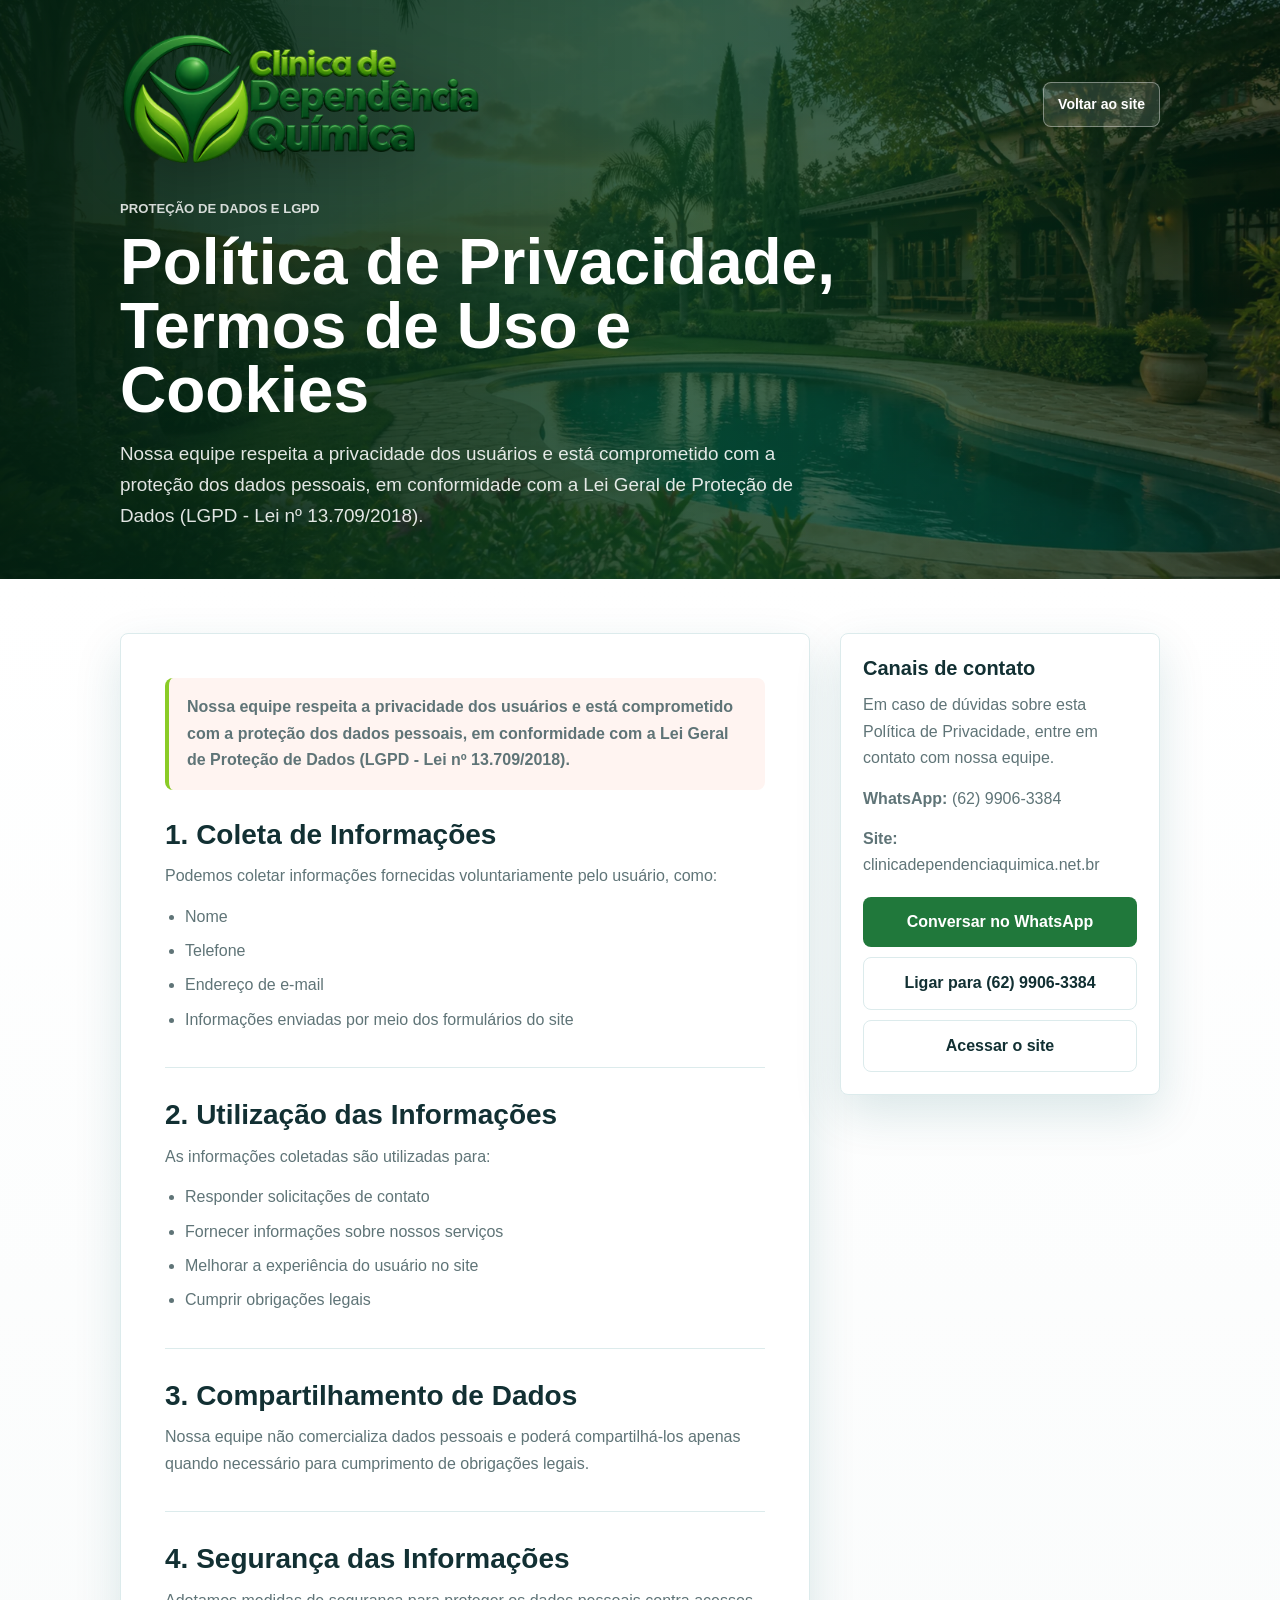
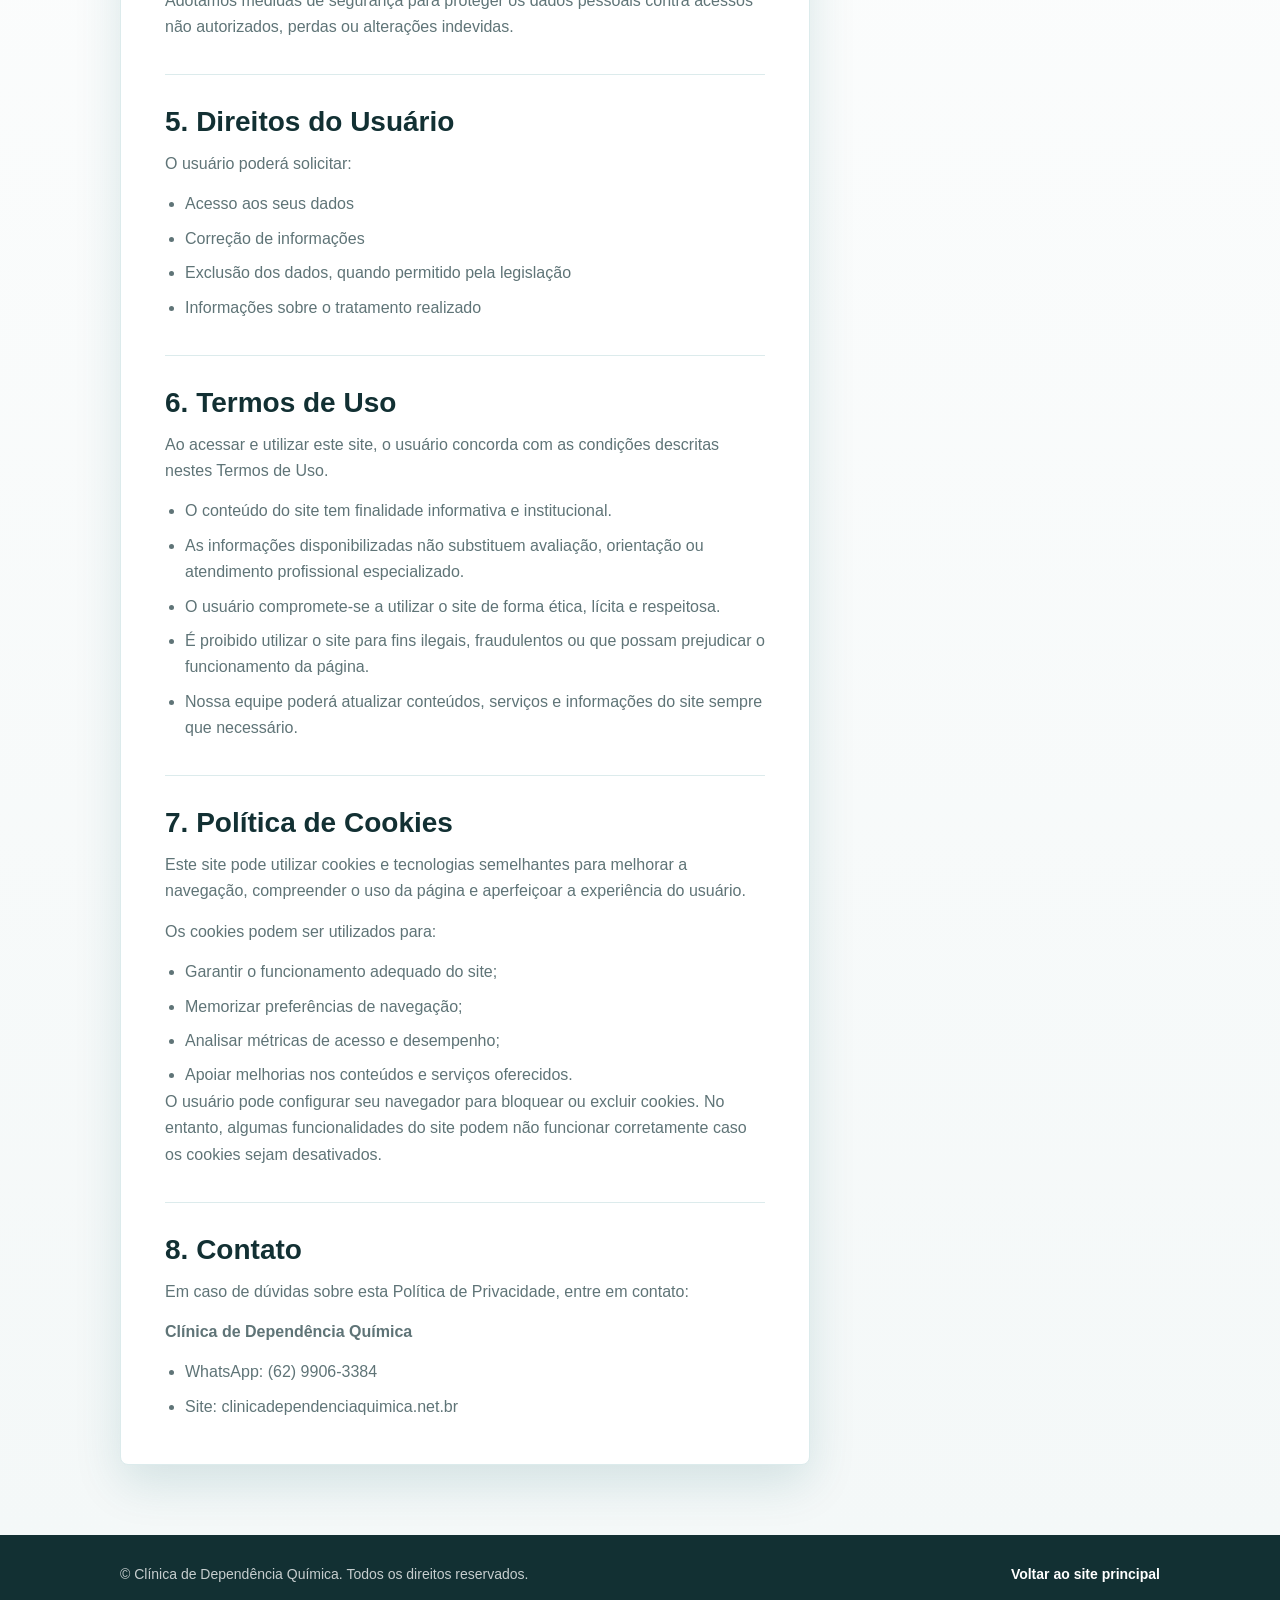
==== politica-de-privacidade.html @ fd426ee1 "a" ====
<!DOCTYPE html>
<html lang="pt-BR">
<head>
  <meta charset="UTF-8">
  <meta name="viewport" content="width=device-width, initial-scale=1.0">
  <meta name="description" content="Política de Privacidade, Termos de Uso e Política de Cookies dnossa equipe.">
  <meta name="author" content="Clínica de Dependência Química">
  <meta name="theme-color" content="#20783b">

  <meta property="og:title" content="Política de Privacidade, Termos de Uso e Cookies | Clínica de Dependência Química">
  <meta property="og:description" content="Saiba como nossa equipe trata dados pessoais, termos de navegação e cookies.">
  <meta property="og:type" content="website">
  <meta property="og:url" content="https://clinicadependenciaquimica.net.br/">
  <title>Política de Privacidade, Termos de Uso e Cookies | Clínica de Dependência Química</title>

  <link rel="icon" type="image/png" href="assets/img/logotipo-clinica.png">
  <link rel="preload" as="image" href="assets/img/logotipo-clinica.png">
  <style>
    :root {
      --brand: #20783b;
      --brand-dark: #063d22;
      --accent: #8acb26;
      --ink: #123033;
      --muted: #5f7477;
      --white: #ffffff;
      --soft: #f4f8f8;
      --line: #dcebec;
      --shadow: 0 18px 48px rgba(1, 90, 96, 0.14);
      --radius: 8px;
    }

    *,
    *::before,
    *::after {
      box-sizing: border-box;
    }

    html {
      scroll-behavior: smooth;
      font-family: Arial, Helvetica, sans-serif;
      color: var(--ink);
      background: var(--soft);
    }

    body {
      margin: 0;
      background: var(--white);
      line-height: 1.65;
    }

    a {
      color: inherit;
      text-decoration: none;
    }

    a:focus-visible,
    button:focus-visible {
      outline: 3px solid var(--accent);
      outline-offset: 3px;
    }

    .container {
      width: min(1040px, calc(100% - 32px));
      margin: 0 auto;
    }

    .privacy-hero {
      position: relative;
      overflow: hidden;
      color: var(--white);
      background:
        linear-gradient(90deg, rgba(3, 32, 17, 0.94), rgba(6, 61, 34, 0.78) 54%, rgba(3, 32, 17, 0.68)),
        url("assets/img/chacara-piscina-03.webp") center / cover no-repeat;
    }

    .privacy-hero .container {
      min-height: min(430px, 72svh);
      display: grid;
      align-content: center;
      gap: 24px;
      padding: 34px 0 48px;
    }

    .topbar {
      display: flex;
      align-items: center;
      justify-content: space-between;
      gap: 18px;
    }

    .topbar img {
      width: min(360px, 70vw);
      height: auto;
      filter: drop-shadow(0 12px 28px rgba(0, 0, 0, 0.28));
    }

    .back-link {
      display: inline-flex;
      min-height: 42px;
      align-items: center;
      justify-content: center;
      border: 1px solid rgba(255, 255, 255, 0.38);
      border-radius: var(--radius);
      padding: 10px 14px;
      color: var(--white);
      background: rgba(255, 255, 255, 0.12);
      font-size: 14px;
      font-weight: 800;
      transition: background-color 180ms ease, border-color 180ms ease;
    }

    .back-link:hover {
      border-color: rgba(255, 255, 255, 0.6);
      background: rgba(255, 255, 255, 0.2);
    }

    .eyebrow {
      margin: 0 0 10px;
      color: rgba(255, 255, 255, 0.84);
      font-size: 0.82rem;
      font-weight: 800;
      letter-spacing: 0;
      text-transform: uppercase;
    }

    h1 {
      max-width: 760px;
      margin: 0;
      font-size: clamp(2.35rem, 5vw, 4.7rem);
      line-height: 1;
      letter-spacing: 0;
    }

    .hero-lead {
      max-width: 720px;
      margin: 16px 0 0;
      color: rgba(255, 255, 255, 0.88);
      font-size: clamp(1rem, 1.6vw, 1.18rem);
    }

    .privacy-main {
      padding: 54px 0 70px;
      background:
        linear-gradient(180deg, #ffffff 0%, #f4f8f8 100%);
    }

    .privacy-layout {
      display: grid;
      grid-template-columns: minmax(0, 1fr) 320px;
      gap: 30px;
      align-items: start;
    }

    .policy-card,
    .contact-card {
      border: 1px solid var(--line);
      border-radius: var(--radius);
      background: var(--white);
      box-shadow: var(--shadow);
    }

    .policy-card {
      padding: clamp(24px, 4vw, 44px);
    }

    .notice {
      margin: 0 0 28px;
      padding: 16px 18px;
      border-left: 4px solid var(--accent);
      border-radius: var(--radius);
      color: var(--ink);
      background: #fff4f1;
      font-weight: 700;
    }

    .policy-section + .policy-section {
      margin-top: 34px;
      padding-top: 30px;
      border-top: 1px solid var(--line);
    }

    h2 {
      margin: 0 0 12px;
      color: var(--ink);
      font-size: clamp(1.3rem, 2.4vw, 1.75rem);
      line-height: 1.2;
      letter-spacing: 0;
    }

    p {
      margin: 0 0 14px;
    }

    ul {
      margin: 12px 0 0;
      padding-left: 20px;
    }

    li + li {
      margin-top: 8px;
    }

    .contact-card {
      position: sticky;
      top: 24px;
      padding: 22px;
    }

    .contact-card h2 {
      font-size: 1.25rem;
    }

    .contact-card p,
    .policy-card p,
    .policy-card li {
      color: var(--muted);
    }

    .contact-actions {
      display: grid;
      gap: 10px;
      margin-top: 18px;
    }

    .contact-actions a {
      display: flex;
      min-height: 48px;
      align-items: center;
      justify-content: center;
      border-radius: var(--radius);
      padding: 12px 14px;
      color: var(--white);
      background: var(--brand);
      font-weight: 800;
      text-align: center;
      transition: transform 180ms ease, background-color 180ms ease;
    }

    .contact-actions a:hover {
      transform: translateY(-2px);
      background: var(--brand-dark);
    }

    .contact-actions a.secondary {
      border: 1px solid var(--line);
      color: var(--ink);
      background: var(--white);
    }

    .contact-actions a.secondary:hover {
      background: var(--soft);
    }

    .site-footer {
      padding: 28px 0;
      color: rgba(255, 255, 255, 0.76);
      background: #123033;
      font-size: 14px;
    }

    .footer-row {
      display: flex;
      align-items: center;
      justify-content: space-between;
      gap: 18px;
    }

    .footer-row a {
      color: var(--white);
      font-weight: 800;
    }

    @media (max-width: 820px) {
      .privacy-layout {
        grid-template-columns: 1fr;
      }

      .contact-card {
        position: static;
      }

      .topbar {
        align-items: flex-start;
        flex-direction: column;
      }
    }

    @media (max-width: 560px) {
      .privacy-hero .container {
        min-height: auto;
        padding: 22px 0 38px;
      }

      .topbar img {
        width: min(270px, 76vw);
      }

      .back-link,
      .contact-actions a {
        width: 100%;
      }

      .footer-row {
        align-items: flex-start;
        flex-direction: column;
      }
    }
  </style>
</head>
<body>
  <header class="privacy-hero">
    <div class="container">
      <div class="topbar">
        <a href="index.html" aria-label="Voltar para a página inicial">
          <img src="assets/img/logotipo-clinica.png" alt="Clínica de Dependência Química">
        </a>
        <a class="back-link" href="https://clinicadependenciaquimica.net.br/">Voltar ao site</a>
      </div>

      <div>
        <p class="eyebrow">Proteção de dados e LGPD</p>
        <h1>Política de Privacidade, Termos de Uso e Cookies</h1>
        <p class="hero-lead">Nossa equipe respeita a privacidade dos usuários e está comprometido com a proteção dos dados pessoais, em conformidade com a Lei Geral de Proteção de Dados (LGPD - Lei nº 13.709/2018).</p>
      </div>
    </div>
  </header>

  <main class="privacy-main">
    <div class="container privacy-layout">
      <article class="policy-card" aria-label="Política de Privacidade dnossa equipe">
        <p class="notice">Nossa equipe respeita a privacidade dos usuários e está comprometido com a proteção dos dados pessoais, em conformidade com a Lei Geral de Proteção de Dados (LGPD - Lei nº 13.709/2018).</p>

        <section class="policy-section">
          <h2>1. Coleta de Informações</h2>
          <p>Podemos coletar informações fornecidas voluntariamente pelo usuário, como:</p>
          <ul>
            <li>Nome</li>
            <li>Telefone</li>
            <li>Endereço de e-mail</li>
            <li>Informações enviadas por meio dos formulários do site</li>
          </ul>
        </section>

        <section class="policy-section">
          <h2>2. Utilização das Informações</h2>
          <p>As informações coletadas são utilizadas para:</p>
          <ul>
            <li>Responder solicitações de contato</li>
            <li>Fornecer informações sobre nossos serviços</li>
            <li>Melhorar a experiência do usuário no site</li>
            <li>Cumprir obrigações legais</li>
          </ul>
        </section>

        <section class="policy-section">
          <h2>3. Compartilhamento de Dados</h2>
          <p>Nossa equipe não comercializa dados pessoais e poderá compartilhá-los apenas quando necessário para cumprimento de obrigações legais.</p>
        </section>

        <section class="policy-section">
          <h2>4. Segurança das Informações</h2>
          <p>Adotamos medidas de segurança para proteger os dados pessoais contra acessos não autorizados, perdas ou alterações indevidas.</p>
        </section>

        <section class="policy-section">
          <h2>5. Direitos do Usuário</h2>
          <p>O usuário poderá solicitar:</p>
          <ul>
            <li>Acesso aos seus dados</li>
            <li>Correção de informações</li>
            <li>Exclusão dos dados, quando permitido pela legislação</li>
            <li>Informações sobre o tratamento realizado</li>
          </ul>
        </section>

        <section class="policy-section">
          <h2>6. Termos de Uso</h2>
          <p>Ao acessar e utilizar este site, o usuário concorda com as condições descritas nestes Termos de Uso.</p>
          <ul>
            <li>O conteúdo do site tem finalidade informativa e institucional.</li>
            <li>As informações disponibilizadas não substituem avaliação, orientação ou atendimento profissional especializado.</li>
            <li>O usuário compromete-se a utilizar o site de forma ética, lícita e respeitosa.</li>
            <li>É proibido utilizar o site para fins ilegais, fraudulentos ou que possam prejudicar o funcionamento da página.</li>
            <li>Nossa equipe poderá atualizar conteúdos, serviços e informações do site sempre que necessário.</li>
          </ul>
        </section>

        <section class="policy-section">
          <h2>7. Política de Cookies</h2>
          <p>Este site pode utilizar cookies e tecnologias semelhantes para melhorar a navegação, compreender o uso da página e aperfeiçoar a experiência do usuário.</p>
          <p>Os cookies podem ser utilizados para:</p>
          <ul>
            <li>Garantir o funcionamento adequado do site;</li>
            <li>Memorizar preferências de navegação;</li>
            <li>Analisar métricas de acesso e desempenho;</li>
            <li>Apoiar melhorias nos conteúdos e serviços oferecidos.</li>
          </ul>
          <p>O usuário pode configurar seu navegador para bloquear ou excluir cookies. No entanto, algumas funcionalidades do site podem não funcionar corretamente caso os cookies sejam desativados.</p>
        </section>

        <section class="policy-section">
          <h2>8. Contato</h2>
          <p>Em caso de dúvidas sobre esta Política de Privacidade, entre em contato:</p>
          <p><strong>Clínica de Dependência Química</strong></p>
          <ul>
            <li>WhatsApp: (62) 9906-3384</li>
            <li>Site: <a href="https://clinicadependenciaquimica.net.br/" target="_blank" rel="noopener">clinicadependenciaquimica.net.br</a></li>
          </ul>
        </section>
      </article>

      <aside class="contact-card" aria-label="Canais de contato">
        <h2>Canais de contato</h2>
        <p>Em caso de dúvidas sobre esta Política de Privacidade, entre em contato com nossa equipe.</p>
        <p><strong>WhatsApp:</strong> (62) 9906-3384</p>
        <p><strong>Site:</strong> clinicadependenciaquimica.net.br</p>
        <div class="contact-actions">
          <a href="https://wa.me/556299063384?text=Ol%C3%A1!%20Gostaria%20de%20falar%20sobre%20privacidade%20e%20meus%20dados%20pessoais." target="_blank" rel="noopener">Conversar no WhatsApp</a>
          <a class="secondary" href="tel:+556299063384">Ligar para (62) 9906-3384</a>
          <a class="secondary" href="https://clinicadependenciaquimica.net.br/" target="_blank" rel="noopener">Acessar o site</a>
        </div>
      </aside>
    </div>
  </main>

  <footer class="site-footer">
    <div class="container footer-row">
      <span>© Clínica de Dependência Química. Todos os direitos reservados.</span>
      <a href="https://clinicadependenciaquimica.net.br/">Voltar ao site principal</a>
    </div>
  </footer>
</body>
</html>
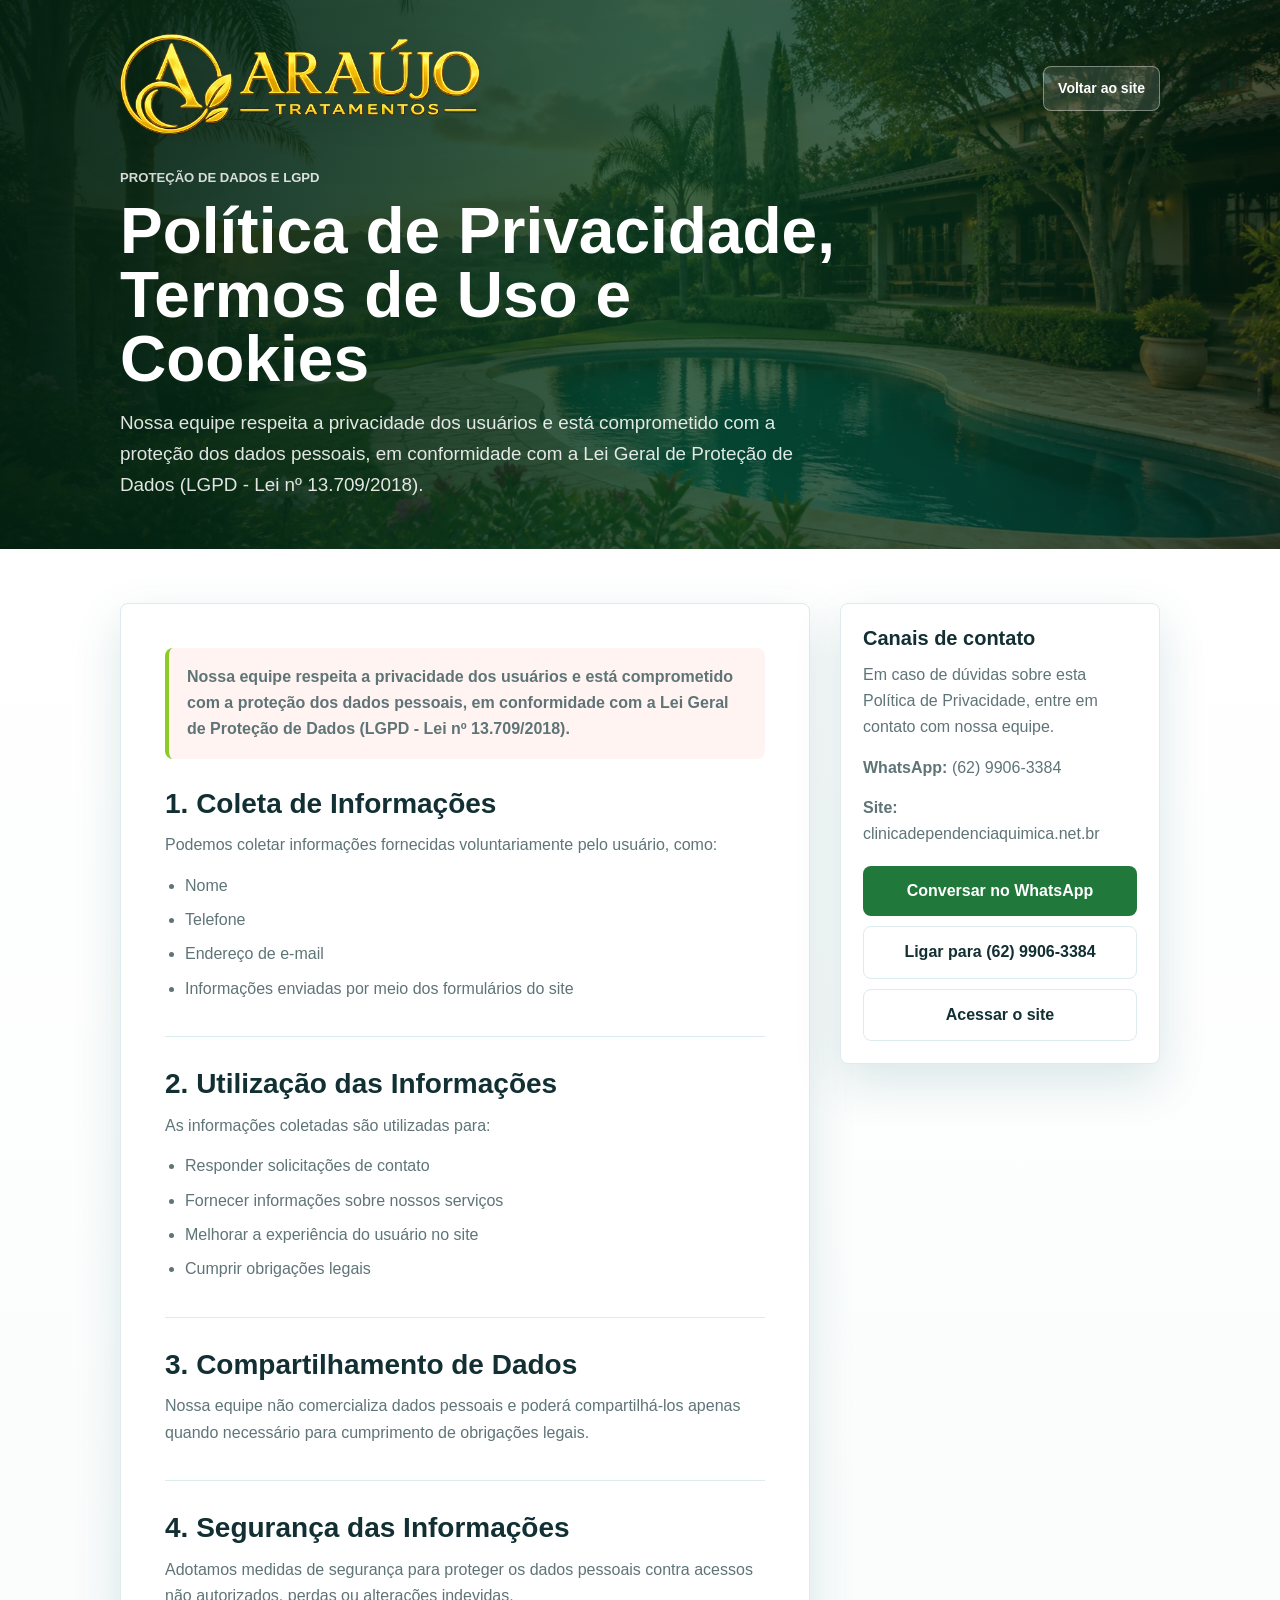
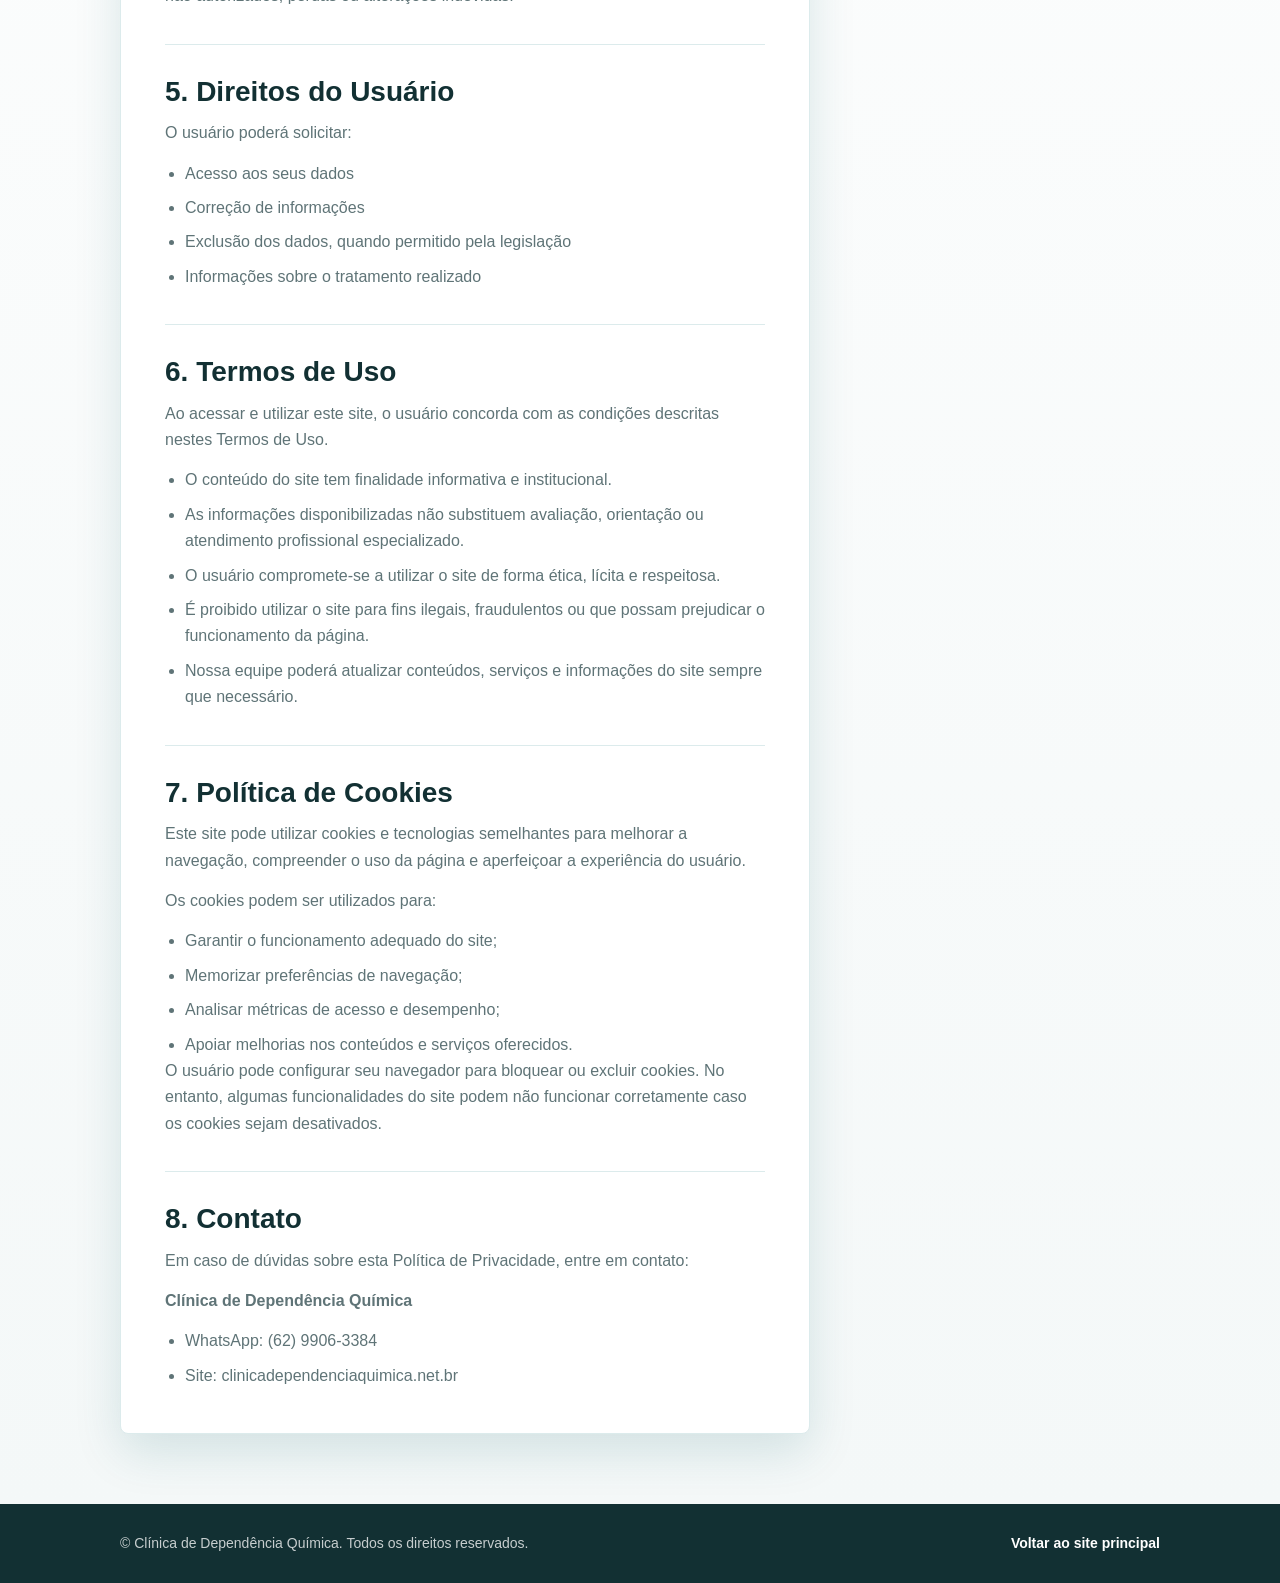
==== commit 63bd2ca0: "a" ====
--- a/politica-de-privacidade.html
+++ b/politica-de-privacidade.html
@@ -3,18 +3,31 @@
 <head>
   <meta charset="UTF-8">
   <meta name="viewport" content="width=device-width, initial-scale=1.0">
-  <meta name="description" content="Política de Privacidade, Termos de Uso e Política de Cookies dnossa equipe.">
+  <meta name="description" content="Política de Privacidade, Termos de Uso e Política de Cookies da nossa equipe.">
   <meta name="author" content="Clínica de Dependência Química">
   <meta name="theme-color" content="#20783b">
 
-  <meta property="og:title" content="Política de Privacidade, Termos de Uso e Cookies | Clínica de Dependência Química">
-  <meta property="og:description" content="Saiba como nossa equipe trata dados pessoais, termos de navegação e cookies.">
-  <meta property="og:type" content="website">
-  <meta property="og:url" content="https://clinicadependenciaquimica.net.br/">
+    <link rel="canonical" href="https://clinicadependenciaquimica.net.br/politica-de-privacidade.html">
+    <meta property="og:locale" content="pt_BR">
+    <meta property="og:type" content="website">
+    <meta property="og:site_name" content="Clínica de Dependência Química">
+    <meta property="og:title" content="Política de Privacidade, Termos de Uso e Cookies | Clínica de Dependência Química">
+    <meta property="og:description" content="Política de Privacidade, Termos de Uso e Política de Cookies da nossa equipe.">
+    <meta property="og:url" content="https://clinicadependenciaquimica.net.br/politica-de-privacidade.html">
+    <meta property="og:image" content="https://clinicadependenciaquimica.net.br/assets/img/og.png">
+    <meta property="og:image:type" content="image/png">
+    <meta property="og:image:width" content="1200">
+    <meta property="og:image:height" content="630">
+    <meta property="og:image:alt" content="Clínica de Dependência Química">
+    <meta name="twitter:card" content="summary_large_image">
+    <meta name="twitter:title" content="Política de Privacidade, Termos de Uso e Cookies | Clínica de Dependência Química">
+    <meta name="twitter:description" content="Política de Privacidade, Termos de Uso e Política de Cookies da nossa equipe.">
+    <meta name="twitter:image" content="https://clinicadependenciaquimica.net.br/assets/img/og.png">
+    <meta name="twitter:image:alt" content="Clínica de Dependência Química">
   <title>Política de Privacidade, Termos de Uso e Cookies | Clínica de Dependência Química</title>
 
-  <link rel="icon" type="image/png" href="assets/img/logotipo-clinica.png">
-  <link rel="preload" as="image" href="assets/img/logotipo-clinica.png">
+  <link rel="icon" type="image/png" href="assets/img/favicon.png">
+  <link rel="preload" as="image" href="assets/img/logotipo-horizontal.png">
   <style>
     :root {
       --brand: #20783b;
@@ -312,7 +325,7 @@
     <div class="container">
       <div class="topbar">
         <a href="index.html" aria-label="Voltar para a página inicial">
-          <img src="assets/img/logotipo-clinica.png" alt="Clínica de Dependência Química">
+          <img src="assets/img/logotipo-horizontal.png" alt="Araújo Tratamentos">
         </a>
         <a class="back-link" href="https://clinicadependenciaquimica.net.br/">Voltar ao site</a>
       </div>
@@ -327,7 +340,7 @@
 
   <main class="privacy-main">
     <div class="container privacy-layout">
-      <article class="policy-card" aria-label="Política de Privacidade dnossa equipe">
+      <article class="policy-card" aria-label="Política de Privacidade da nossa equipe">
         <p class="notice">Nossa equipe respeita a privacidade dos usuários e está comprometido com a proteção dos dados pessoais, em conformidade com a Lei Geral de Proteção de Dados (LGPD - Lei nº 13.709/2018).</p>
 
         <section class="policy-section">
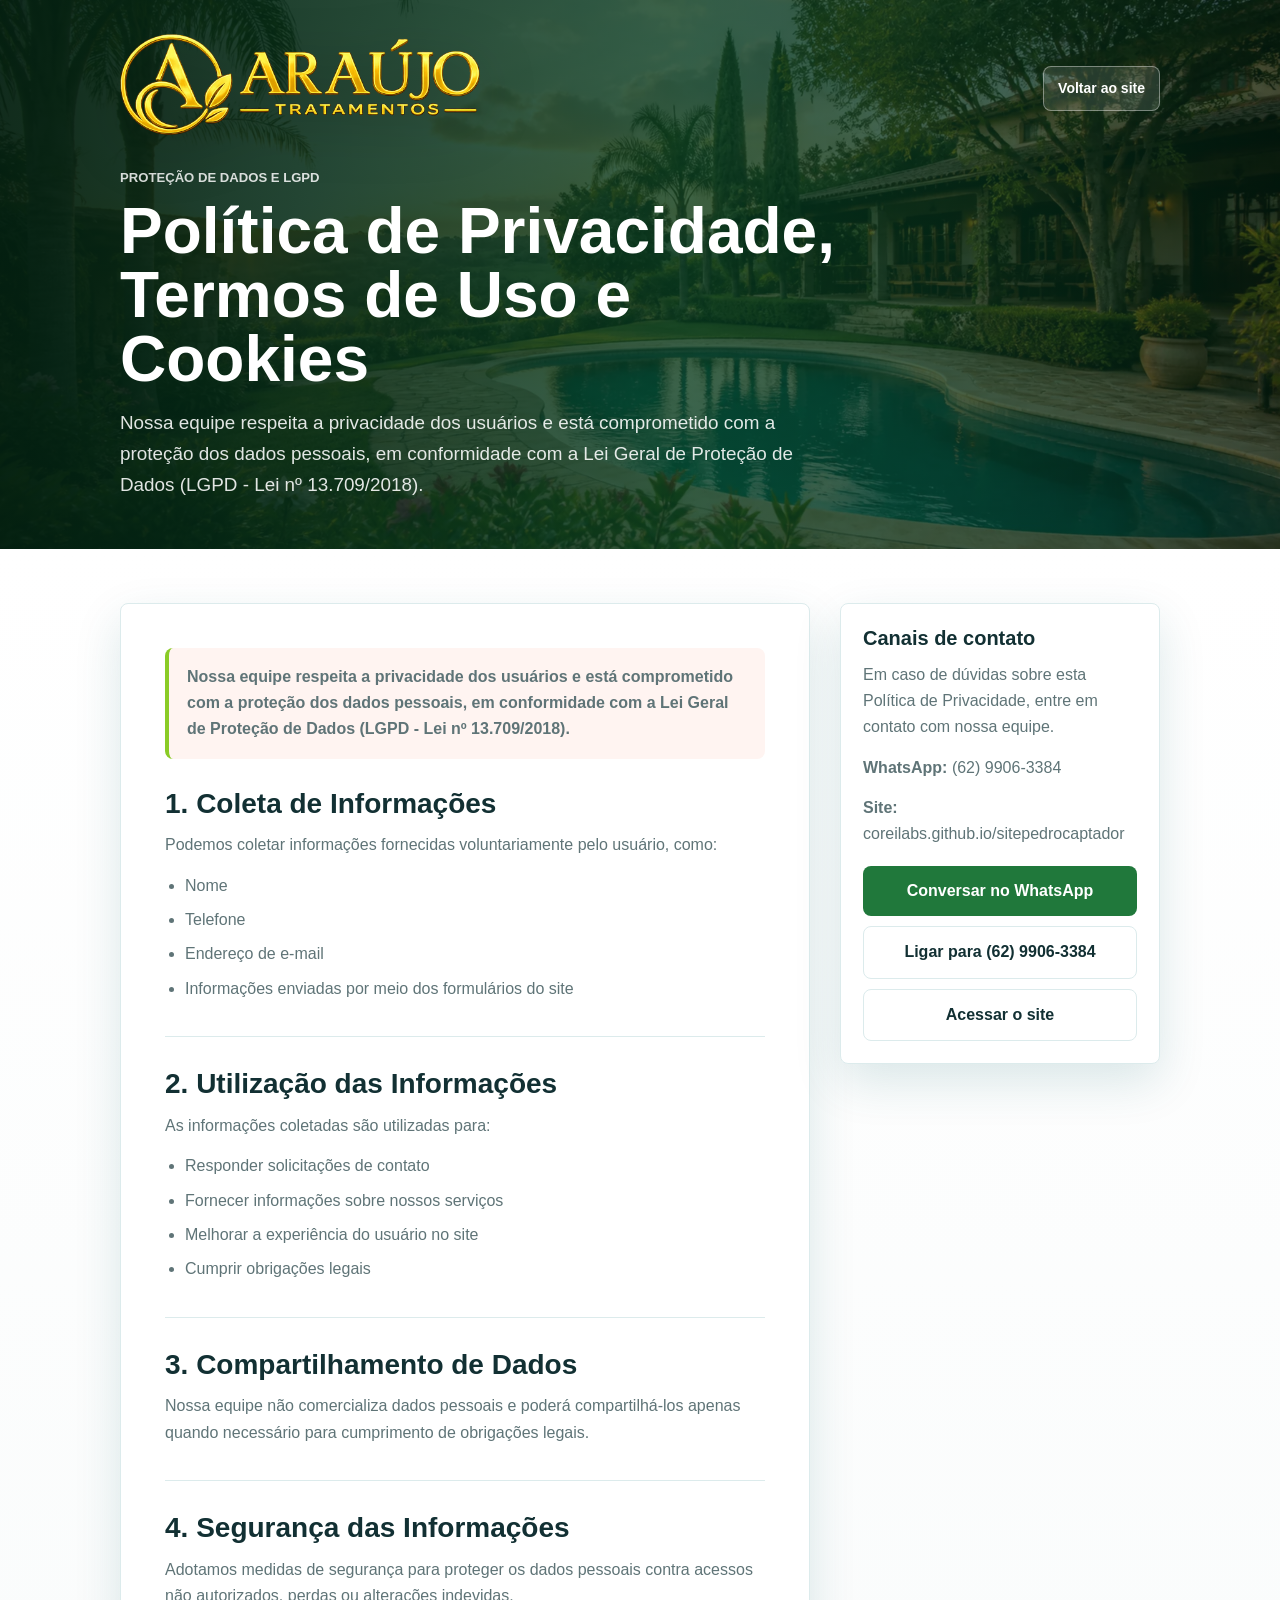
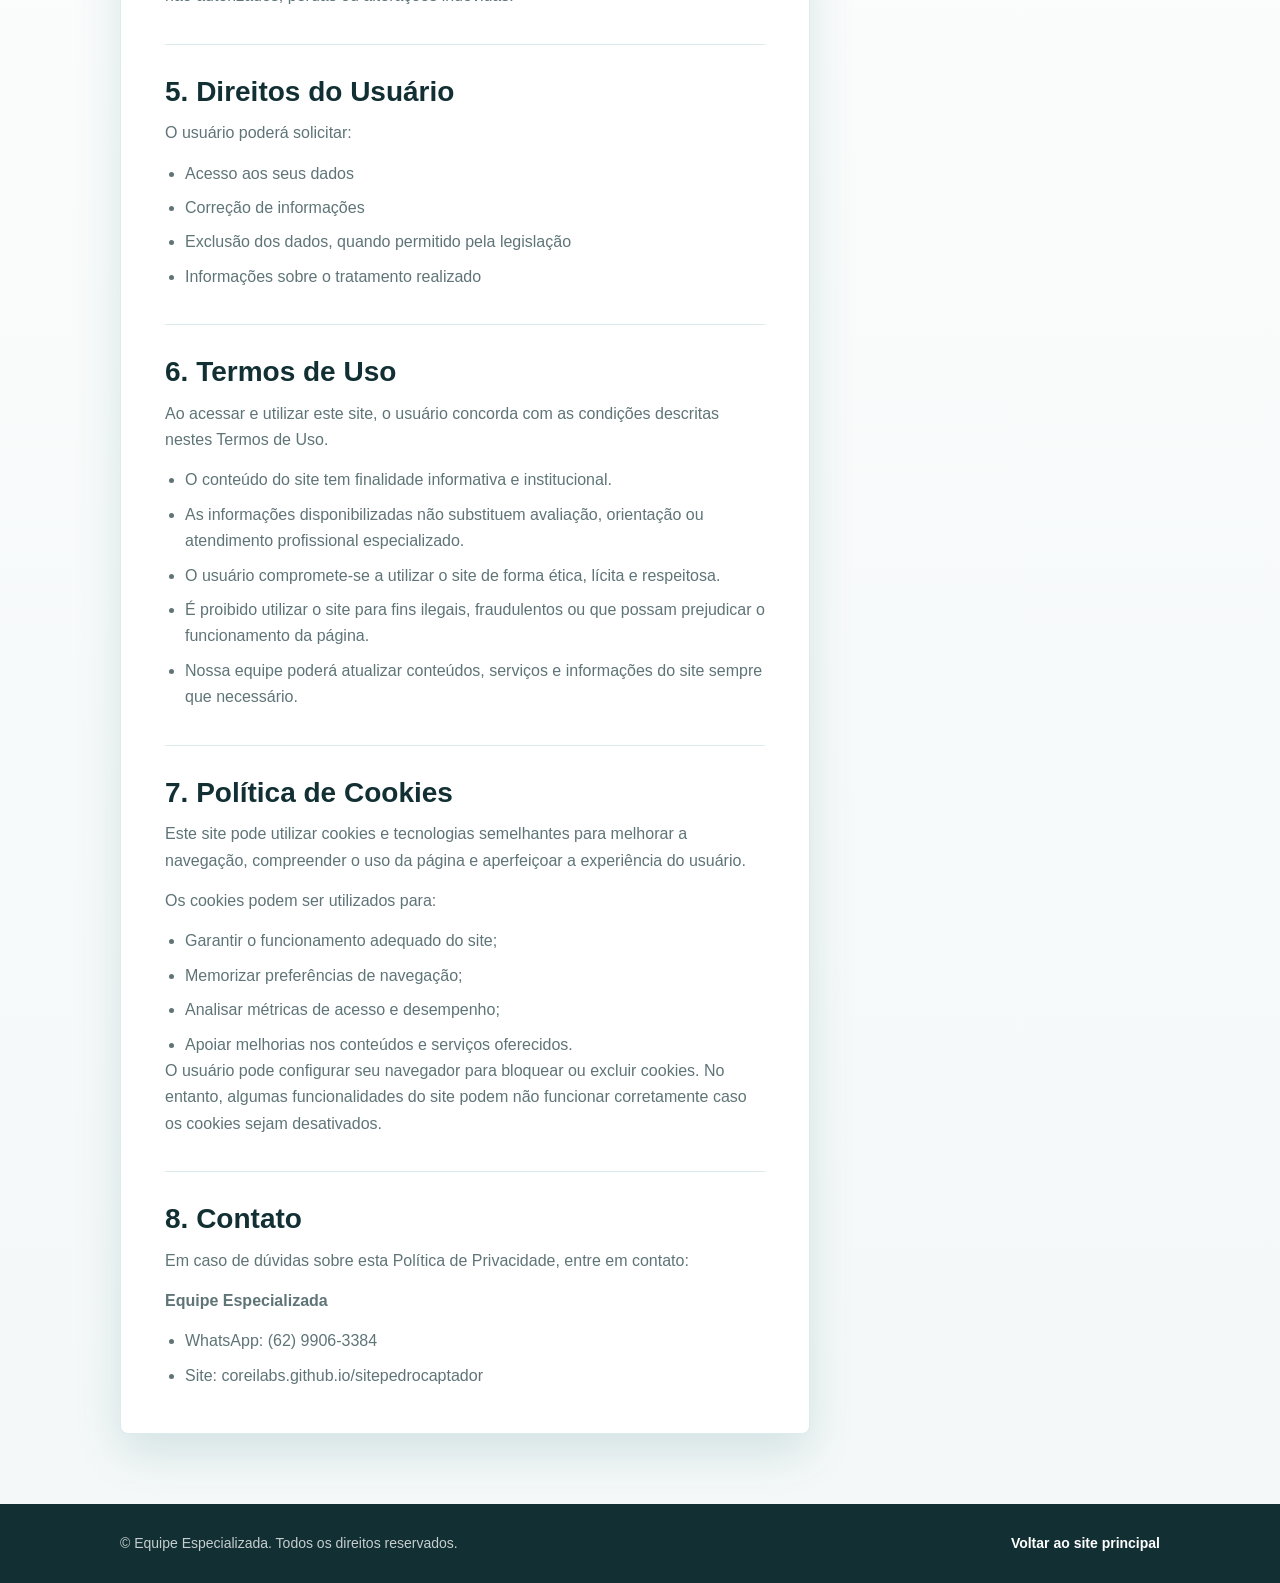
==== commit 27a6e053: "sem referencia a dep quim" ====
--- a/politica-de-privacidade.html
+++ b/politica-de-privacidade.html
@@ -4,27 +4,27 @@
   <meta charset="UTF-8">
   <meta name="viewport" content="width=device-width, initial-scale=1.0">
   <meta name="description" content="Política de Privacidade, Termos de Uso e Política de Cookies da nossa equipe.">
-  <meta name="author" content="Clínica de Dependência Química">
+  <meta name="author" content="Equipe Especializada">
   <meta name="theme-color" content="#20783b">
 
-    <link rel="canonical" href="https://clinicadependenciaquimica.net.br/politica-de-privacidade.html">
+    <link rel="canonical" href="https://coreilabs.github.io/preselldepquim/politica-de-privacidade.html">
     <meta property="og:locale" content="pt_BR">
     <meta property="og:type" content="website">
-    <meta property="og:site_name" content="Clínica de Dependência Química">
-    <meta property="og:title" content="Política de Privacidade, Termos de Uso e Cookies | Clínica de Dependência Química">
+    <meta property="og:site_name" content="Equipe Especializada">
+    <meta property="og:title" content="Política de Privacidade, Termos de Uso e Cookies | Equipe Especializada">
     <meta property="og:description" content="Política de Privacidade, Termos de Uso e Política de Cookies da nossa equipe.">
-    <meta property="og:url" content="https://clinicadependenciaquimica.net.br/politica-de-privacidade.html">
-    <meta property="og:image" content="https://clinicadependenciaquimica.net.br/assets/img/og.png">
+    <meta property="og:url" content="https://coreilabs.github.io/preselldepquim/politica-de-privacidade.html">
+    <meta property="og:image" content="https://coreilabs.github.io/preselldepquim/assets/img/og.png">
     <meta property="og:image:type" content="image/png">
     <meta property="og:image:width" content="1200">
     <meta property="og:image:height" content="630">
-    <meta property="og:image:alt" content="Clínica de Dependência Química">
+    <meta property="og:image:alt" content="Araújo Tratamentos">
     <meta name="twitter:card" content="summary_large_image">
-    <meta name="twitter:title" content="Política de Privacidade, Termos de Uso e Cookies | Clínica de Dependência Química">
+    <meta name="twitter:title" content="Política de Privacidade, Termos de Uso e Cookies | Equipe Especializada">
     <meta name="twitter:description" content="Política de Privacidade, Termos de Uso e Política de Cookies da nossa equipe.">
-    <meta name="twitter:image" content="https://clinicadependenciaquimica.net.br/assets/img/og.png">
-    <meta name="twitter:image:alt" content="Clínica de Dependência Química">
-  <title>Política de Privacidade, Termos de Uso e Cookies | Clínica de Dependência Química</title>
+    <meta name="twitter:image" content="https://coreilabs.github.io/preselldepquim/assets/img/og.png">
+    <meta name="twitter:image:alt" content="Araújo Tratamentos">
+  <title>Política de Privacidade, Termos de Uso e Cookies | Equipe Especializada</title>
 
   <link rel="icon" type="image/png" href="assets/img/favicon.png">
   <link rel="preload" as="image" href="assets/img/logotipo-horizontal.png">
@@ -327,7 +327,7 @@
         <a href="index.html" aria-label="Voltar para a página inicial">
           <img src="assets/img/logotipo-horizontal.png" alt="Araújo Tratamentos">
         </a>
-        <a class="back-link" href="https://clinicadependenciaquimica.net.br/">Voltar ao site</a>
+        <a class="back-link" href="https://coreilabs.github.io/sitepedrocaptador">Voltar ao site</a>
       </div>
 
       <div>
@@ -414,10 +414,10 @@
         <section class="policy-section">
           <h2>8. Contato</h2>
           <p>Em caso de dúvidas sobre esta Política de Privacidade, entre em contato:</p>
-          <p><strong>Clínica de Dependência Química</strong></p>
+          <p><strong>Equipe Especializada</strong></p>
           <ul>
             <li>WhatsApp: (62) 9906-3384</li>
-            <li>Site: <a href="https://clinicadependenciaquimica.net.br/" target="_blank" rel="noopener">clinicadependenciaquimica.net.br</a></li>
+            <li>Site: <a href="https://coreilabs.github.io/sitepedrocaptador" target="_blank" rel="noopener">coreilabs.github.io/sitepedrocaptador</a></li>
           </ul>
         </section>
       </article>
@@ -426,11 +426,11 @@
         <h2>Canais de contato</h2>
         <p>Em caso de dúvidas sobre esta Política de Privacidade, entre em contato com nossa equipe.</p>
         <p><strong>WhatsApp:</strong> (62) 9906-3384</p>
-        <p><strong>Site:</strong> clinicadependenciaquimica.net.br</p>
+        <p><strong>Site:</strong> coreilabs.github.io/sitepedrocaptador</p>
         <div class="contact-actions">
           <a href="https://wa.me/556299063384?text=Ol%C3%A1!%20Gostaria%20de%20falar%20sobre%20privacidade%20e%20meus%20dados%20pessoais." target="_blank" rel="noopener">Conversar no WhatsApp</a>
           <a class="secondary" href="tel:+556299063384">Ligar para (62) 9906-3384</a>
-          <a class="secondary" href="https://clinicadependenciaquimica.net.br/" target="_blank" rel="noopener">Acessar o site</a>
+          <a class="secondary" href="https://coreilabs.github.io/sitepedrocaptador" target="_blank" rel="noopener">Acessar o site</a>
         </div>
       </aside>
     </div>
@@ -438,8 +438,8 @@
 
   <footer class="site-footer">
     <div class="container footer-row">
-      <span>© Clínica de Dependência Química. Todos os direitos reservados.</span>
-      <a href="https://clinicadependenciaquimica.net.br/">Voltar ao site principal</a>
+      <span>© Equipe Especializada. Todos os direitos reservados.</span>
+      <a href="https://coreilabs.github.io/sitepedrocaptador">Voltar ao site principal</a>
     </div>
   </footer>
 </body>
